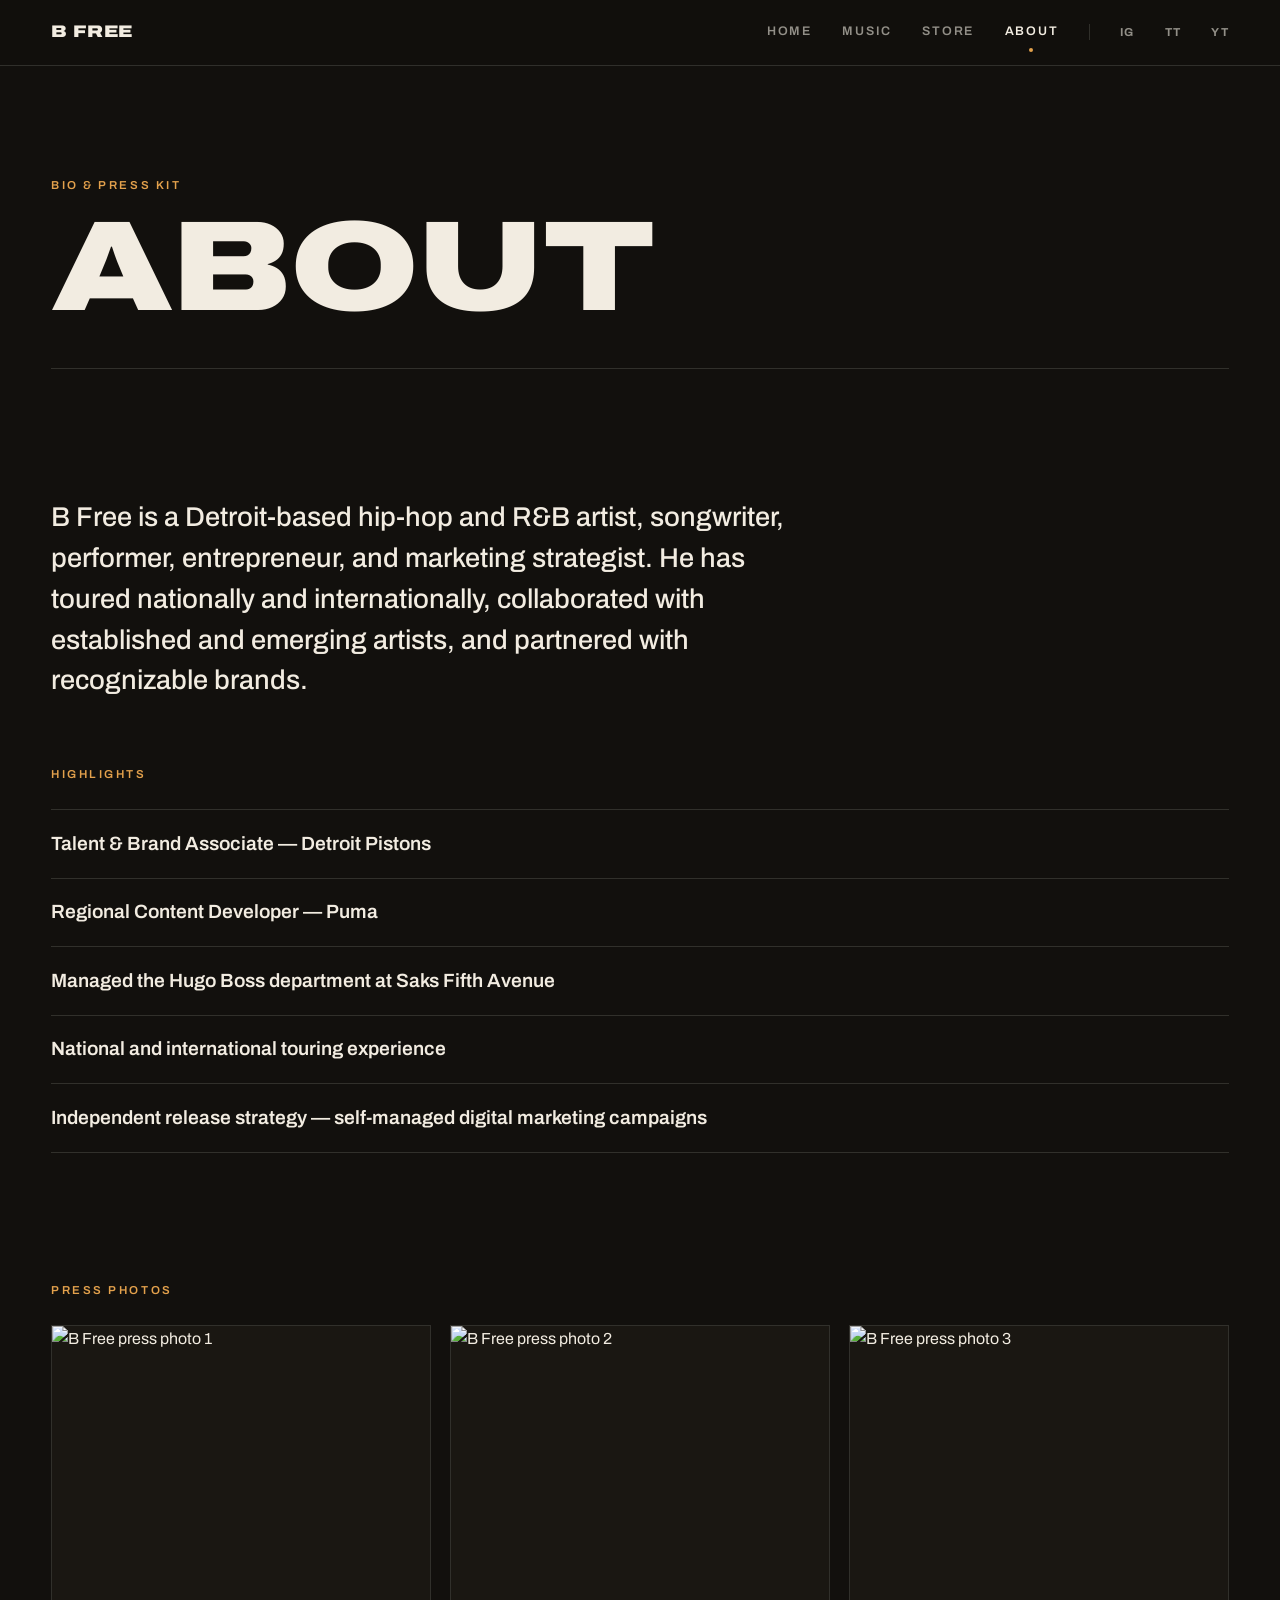
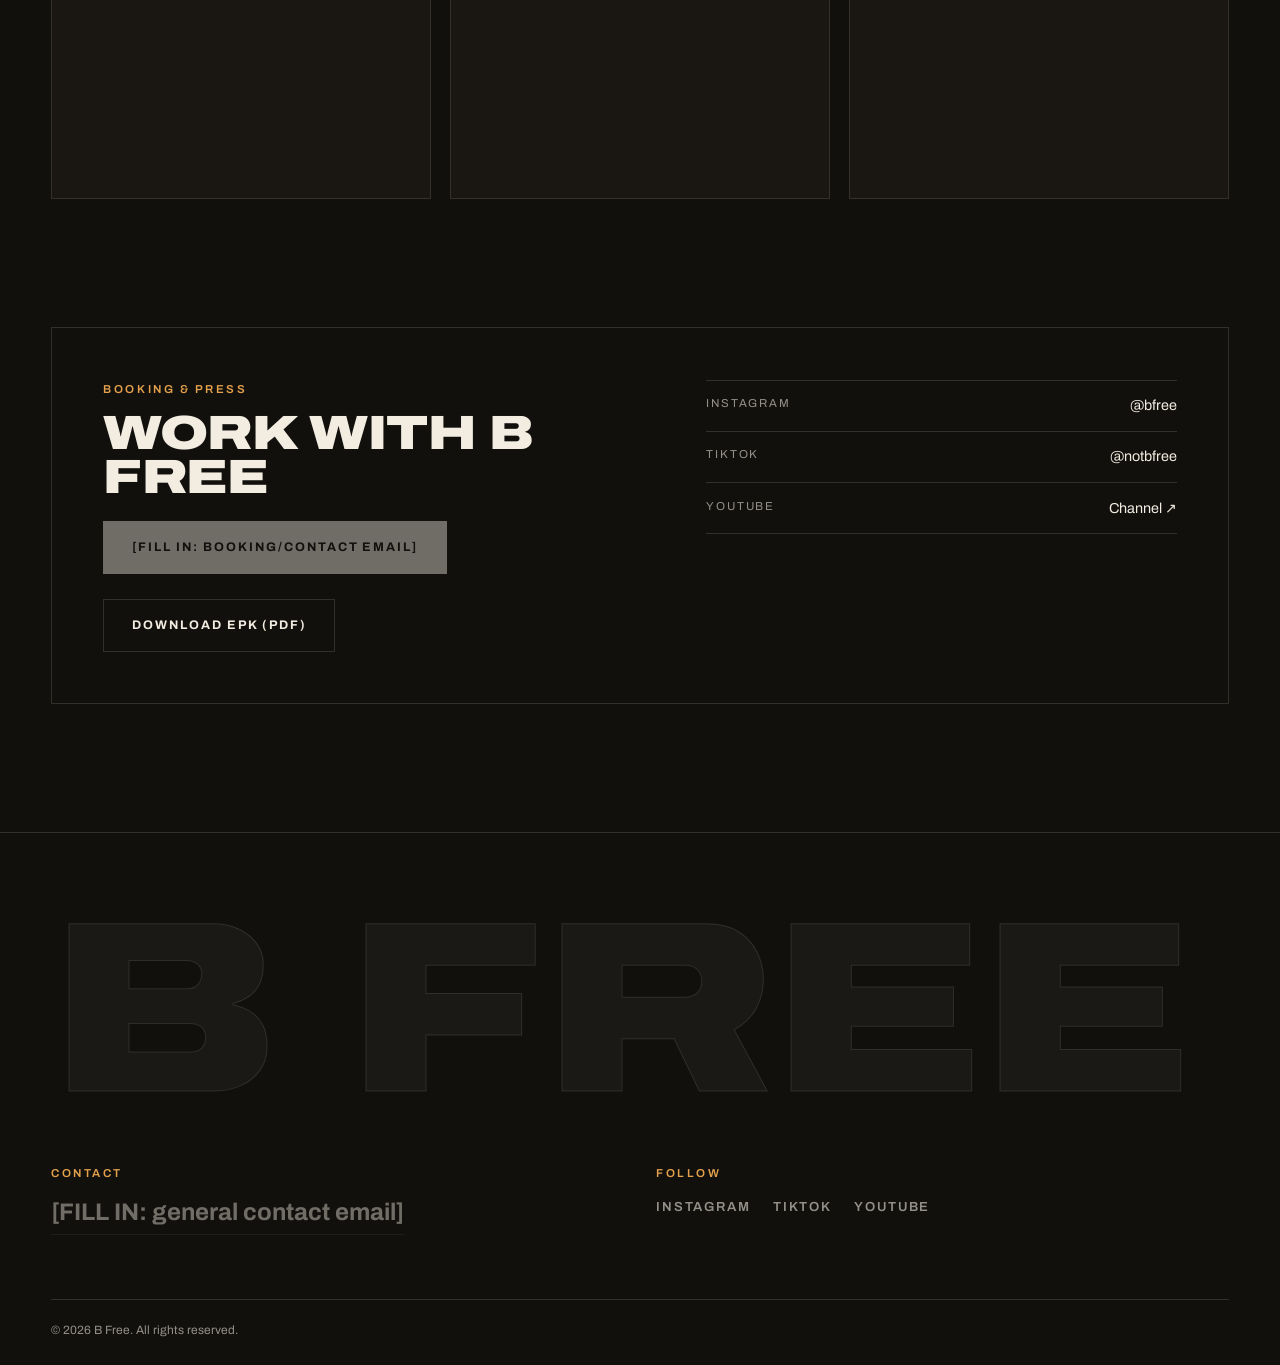
==== about.html @ c122b1c2 "Add files via upload" ====
<!DOCTYPE html>
<html lang="en">
<head>
  <meta charset="utf-8">
  <meta name="viewport" content="width=device-width, initial-scale=1">
  <!-- Page title shown in the browser tab. Safe to edit. -->
  <title>About — B Free</title>
  <meta name="description" content="About B Free. Bio, career highlights, press photos, and booking contact.">
  <link rel="icon" href="assets/favicon.svg" type="image/svg+xml">
  <link rel="preconnect" href="https://fonts.googleapis.com">
  <link rel="preconnect" href="https://fonts.gstatic.com" crossorigin>
  <link href="https://fonts.googleapis.com/css2?family=Archivo:wdth,wght@62..125,100..900&display=swap" rel="stylesheet">
  <link rel="stylesheet" href="style.css">
</head>
<body data-page="about">

  <a class="skip-link" href="#main">Skip to content</a>

  <!-- Nav is built automatically from SITE_CONTENT.nav in script.js -->
  <header class="site-header" id="site-header"></header>

  <main id="main" class="page">

    <header class="page-head reveal">
      <p class="eyebrow">Bio &amp; press kit</p>
      <h1 class="display page-title">About</h1>
    </header>

    <!-- Bio text comes from SITE_CONTENT.about.bio in script.js -->
    <section class="about-bio reveal">
      <p id="about-bio"></p>
    </section>

    <!-- Career highlights come from SITE_CONTENT.about.highlights -->
    <section class="about-section reveal">
      <p class="eyebrow">Highlights</p>
      <ul class="highlight-list" id="highlights"></ul>
    </section>

    <!-- ================================================================
         PRESS PHOTOS
         Drop your photos into /assets named press-1.jpg, press-2.jpg,
         press-3.jpg. Portrait orientation looks best here. To show more
         than three, add lines to SITE_CONTENT.about.pressPhotos.
         ================================================================ -->
    <section class="about-section">
      <p class="eyebrow">Press photos</p>
      <div class="press-grid" id="press-grid"></div>
    </section>

    <!-- Booking contact and EPK download.
         Email and handles come from SITE_CONTENT.about.booking.
         The EPK button points at assets/b-free-epk.pdf. Drop your PDF
         into /assets with that exact name and the button just works. -->
    <section class="about-section reveal">
      <div class="booking-block">
        <div>
          <p class="eyebrow">Booking &amp; press</p>
          <h2 class="display booking-title">Work with B Free</h2>
          <div id="booking-email"></div>
          <p class="epk-row">
            <a class="btn btn-ghost" id="epk-button" href="assets/b-free-epk.pdf" download>Download EPK (PDF)</a>
          </p>
        </div>
        <div>
          <ul class="handle-list" id="booking-handles"></ul>
        </div>
      </div>
    </section>

  </main>

  <!-- Footer is built automatically from SITE_CONTENT.footer in script.js -->
  <footer class="site-footer" id="site-footer"></footer>

  <script src="script.js"></script>
</body>
</html>
---- style.css ----
/* ==========================================================================
   B FREE — SITE STYLES
   ==========================================================================
   You should not need to edit this file. All text and links live in
   script.js. If you do want to tweak the look, the colors live in the
   :root block right below, and everything else is labeled by section.
   ========================================================================== */

:root {
  /* Palette: warm near-black, cream type, honey accent */
  --bg: #12100d;
  --bg-elev: #1a1712;
  --text: #f2ece1;
  --dim: rgba(242, 236, 225, 0.58);
  --line: rgba(242, 236, 225, 0.14);
  --accent: #e3a14c;

  --container: min(1240px, 92vw);
  --section: clamp(4.5rem, 10vw, 8.5rem);

  --font: "Archivo", "Helvetica Neue", Arial, sans-serif;
  --ease: cubic-bezier(0.22, 0.61, 0.21, 1);
}

/* ---------- base ---------- */

* { box-sizing: border-box; margin: 0; padding: 0; }

html { scroll-behavior: smooth; }

body {
  background: var(--bg);
  color: var(--text);
  font-family: var(--font);
  font-size: 1rem;
  line-height: 1.6;
  -webkit-font-smoothing: antialiased;
  overflow-x: hidden;
}

img, video { display: block; max-width: 100%; }

img { background: var(--bg-elev); }

a { color: inherit; text-decoration: none; }

::selection { background: var(--accent); color: var(--bg); }

:focus-visible {
  outline: 2px solid var(--accent);
  outline-offset: 3px;
}

.container { width: var(--container); margin-inline: auto; }

.skip-link {
  position: absolute;
  left: 1rem;
  top: -3rem;
  z-index: 100;
  background: var(--text);
  color: var(--bg);
  padding: 0.6rem 1rem;
  font-size: 0.8rem;
  transition: top 0.2s;
}
.skip-link:focus { top: 1rem; }

/* ---------- type utilities ---------- */

.eyebrow {
  font-size: 0.72rem;
  font-weight: 600;
  letter-spacing: 0.22em;
  text-transform: uppercase;
  color: var(--accent);
}

.display {
  font-weight: 900;
  font-stretch: 125%;
  text-transform: uppercase;
  letter-spacing: -0.01em;
  line-height: 0.92;
}

/* Outline type. The last word of the hero name uses this. */
.hollow {
  color: transparent;
  -webkit-text-stroke: 2px var(--text);
}
@supports not (-webkit-text-stroke: 2px white) {
  .hollow { color: var(--text); }
}

/* Anything still waiting on a [FILL IN] in script.js renders dimmed. */
.is-todo {
  opacity: 0.42;
  cursor: default;
}
a.is-todo, span.is-todo { pointer-events: none; }

/* ---------- buttons ---------- */

.btn {
  display: inline-block;
  padding: 0.95rem 1.7rem;
  font-size: 0.78rem;
  font-weight: 700;
  letter-spacing: 0.16em;
  text-transform: uppercase;
  border: 1px solid transparent;
  transition: background 0.25s var(--ease), color 0.25s var(--ease), border-color 0.25s var(--ease);
}

.btn-primary {
  background: var(--text);
  color: var(--bg);
}
.btn-primary:hover { background: var(--accent); }

.btn-ghost {
  border-color: var(--line);
  color: var(--text);
}
.btn-ghost:hover { border-color: var(--text); }

/* ---------- header / nav ---------- */

.site-header {
  position: fixed;
  inset: 0 0 auto 0;
  z-index: 50;
  transition: background 0.35s var(--ease), border-color 0.35s var(--ease);
  border-bottom: 1px solid transparent;
}

.site-header.scrolled,
.site-header.solid {
  background: rgba(18, 16, 13, 0.82);
  backdrop-filter: blur(14px);
  -webkit-backdrop-filter: blur(14px);
  border-bottom-color: var(--line);
}

.nav-inner {
  width: var(--container);
  margin-inline: auto;
  display: flex;
  align-items: center;
  justify-content: space-between;
  padding-block: 1.15rem;
}

.brand {
  font-weight: 900;
  font-stretch: 125%;
  text-transform: uppercase;
  letter-spacing: 0.02em;
  font-size: 1.05rem;
}

.nav-links {
  display: flex;
  align-items: center;
  gap: 1.9rem;
}

.nav-link {
  position: relative;
  font-size: 0.78rem;
  font-weight: 600;
  letter-spacing: 0.14em;
  text-transform: uppercase;
  color: var(--dim);
  transition: color 0.2s;
  padding-block: 0.25rem;
}
.nav-link:hover { color: var(--text); }

.nav-link.active { color: var(--text); }
.nav-link.active::after {
  content: "";
  position: absolute;
  left: 50%;
  bottom: -0.35rem;
  width: 4px;
  height: 4px;
  border-radius: 50%;
  background: var(--accent);
  transform: translateX(-50%);
}

.nav-sep {
  width: 1px;
  height: 1rem;
  background: var(--line);
}

.nav-social {
  font-size: 0.72rem;
  font-weight: 700;
  letter-spacing: 0.1em;
  color: var(--dim);
  transition: color 0.2s;
}
.nav-social:hover { color: var(--accent); }

/* Hamburger, phones only */
.nav-toggle {
  display: none;
  flex-direction: column;
  gap: 6px;
  background: none;
  border: 0;
  padding: 0.5rem 0;
  cursor: pointer;
  z-index: 60;
}
.nav-toggle span {
  width: 26px;
  height: 2px;
  background: var(--text);
  transition: transform 0.3s var(--ease), opacity 0.3s;
}
.menu-open .nav-toggle span:first-child { transform: translateY(4px) rotate(45deg); }
.menu-open .nav-toggle span:last-child { transform: translateY(-4px) rotate(-45deg); }

.mobile-menu {
  position: fixed;
  inset: 0;
  z-index: 40;
  background: var(--bg);
  display: flex;
  flex-direction: column;
  justify-content: center;
  gap: 3rem;
  padding-inline: 8vw;
  opacity: 0;
  visibility: hidden;
  transition: opacity 0.3s var(--ease), visibility 0.3s;
}
.menu-open .mobile-menu { opacity: 1; visibility: visible; }
.menu-open { overflow: hidden; }

.mobile-links { display: flex; flex-direction: column; gap: 0.6rem; }

.mobile-link {
  font-weight: 900;
  font-stretch: 125%;
  text-transform: uppercase;
  font-size: clamp(2.2rem, 10vw, 3.4rem);
  line-height: 1.15;
  color: var(--dim);
  transition: color 0.2s;
}
.mobile-link:hover, .mobile-link.active { color: var(--text); }

.mobile-socials { display: flex; gap: 1.6rem; }
.mobile-social {
  font-size: 0.8rem;
  font-weight: 600;
  letter-spacing: 0.14em;
  text-transform: uppercase;
  color: var(--dim);
}

/* ---------- hero (home) ---------- */

.hero {
  position: relative;
  min-height: 100svh;
  display: flex;
  align-items: flex-end;
  overflow: hidden;
}

.hero-video {
  position: absolute;
  inset: 0;
  width: 100%;
  height: 100%;
  object-fit: cover;
}

.hero-overlay {
  position: absolute;
  inset: 0;
  background:
    radial-gradient(120% 90% at 20% 80%, rgba(227, 161, 76, 0.10), transparent 55%),
    linear-gradient(180deg, rgba(18, 16, 13, 0.55) 0%, rgba(18, 16, 13, 0.18) 42%, rgba(18, 16, 13, 0.94) 100%);
}

.hero-content {
  position: relative;
  width: var(--container);
  margin-inline: auto;
  padding-block: clamp(5rem, 12vh, 8rem);
}

.hero-eyebrow { margin-bottom: 1.1rem; }

.hero-title {
  font-size: clamp(4rem, 16.5vw, 12.5rem);
}

.hero-subhead {
  margin-top: 1.4rem;
  max-width: 34rem;
  font-size: clamp(1rem, 1.6vw, 1.15rem);
  color: var(--dim);
}

.hero-ctas {
  margin-top: 2.2rem;
  display: flex;
  gap: 0.9rem;
  flex-wrap: wrap;
}

/* Orchestrated load: eyebrow, name, line, buttons rise in sequence */
.hero-eyebrow, .hero-title, .hero-subhead, .hero-ctas {
  opacity: 0;
  transform: translateY(26px);
  animation: rise 0.9s var(--ease) forwards;
}
.hero-title   { animation-delay: 0.12s; }
.hero-subhead { animation-delay: 0.26s; }
.hero-ctas    { animation-delay: 0.4s; }

@keyframes rise {
  to { opacity: 1; transform: none; }
}

/* ---------- marquee strip (home) ---------- */

.marquee {
  display: block;
  border-block: 1px solid var(--line);
  overflow: hidden;
}

.marquee-track {
  display: flex;
  width: max-content;
  animation: marquee 26s linear infinite;
}
.marquee:hover .marquee-track { animation-play-state: paused; }

.marquee-group {
  display: flex;
  align-items: center;
  gap: 2.4rem;
  padding: 1.15rem 1.2rem;
}

.marquee-item {
  font-weight: 900;
  font-stretch: 125%;
  text-transform: uppercase;
  font-size: 1rem;
  letter-spacing: 0.06em;
  white-space: nowrap;
}
.marquee-dot { color: var(--accent); }

.marquee:hover .marquee-item { color: var(--accent); }

@keyframes marquee {
  to { transform: translateX(-50%); }
}

/* ---------- explore panels (home) ---------- */

.explore { padding-block: var(--section) 0; }

.explore-panel {
  display: flex;
  align-items: baseline;
  justify-content: space-between;
  gap: 1rem;
  width: var(--container);
  margin-inline: auto;
  padding-block: clamp(1.6rem, 4vw, 2.6rem);
  border-top: 1px solid var(--line);
}
.explore-panel:last-of-type { border-bottom: 1px solid var(--line); }

.explore-label {
  font-weight: 900;
  font-stretch: 125%;
  text-transform: uppercase;
  font-size: clamp(2.4rem, 7vw, 5rem);
  line-height: 1;
  color: var(--dim);
  transition: color 0.3s var(--ease), transform 0.3s var(--ease);
}

.explore-hint {
  font-size: 0.78rem;
  letter-spacing: 0.14em;
  text-transform: uppercase;
  color: var(--dim);
  transition: color 0.3s;
  white-space: nowrap;
}

.explore-panel:hover .explore-label {
  color: var(--text);
  transform: translateX(0.4rem);
}
.explore-panel:hover .explore-hint { color: var(--accent); }

/* ---------- interior page head ---------- */

.page { padding-top: 4.5rem; }

.page-head {
  width: var(--container);
  margin-inline: auto;
  padding-block: clamp(3.5rem, 9vw, 6.5rem) clamp(1.8rem, 4vw, 2.6rem);
  border-bottom: 1px solid var(--line);
}

.page-title {
  font-size: clamp(3.2rem, 11vw, 8rem);
  margin-top: 0.9rem;
}

.page-note {
  margin-top: 1rem;
  max-width: 36rem;
  color: var(--dim);
  font-size: 0.95rem;
}

/* ---------- music page ---------- */

.single {
  width: var(--container);
  margin-inline: auto;
  padding-block: var(--section);
  display: grid;
  grid-template-columns: 1.25fr 1fr;
  gap: clamp(2rem, 5vw, 4.5rem);
  align-items: start;
}

.video-frame {
  width: 100%;
  aspect-ratio: 16 / 9;
  object-fit: cover;
  background: var(--bg-elev);
  border: 1px solid var(--line);
}

.single-title {
  font-size: clamp(2.6rem, 6vw, 4.6rem);
  margin-top: 0.9rem;
}

.single-blurb {
  margin-top: 1.2rem;
  color: var(--dim);
}

.stream-list {
  list-style: none;
  margin-top: 2.2rem;
}
.stream-list li { border-top: 1px solid var(--line); }
.stream-list li:last-child { border-bottom: 1px solid var(--line); }

.stream-link {
  display: flex;
  align-items: center;
  justify-content: space-between;
  padding-block: 1.05rem;
  font-size: 0.85rem;
  font-weight: 700;
  letter-spacing: 0.14em;
  text-transform: uppercase;
  transition: color 0.2s, padding-left 0.25s var(--ease);
}
a.stream-link:hover {
  color: var(--accent);
  padding-left: 0.5rem;
}
.stream-arrow { color: var(--accent); }
.stream-note {
  font-size: 0.68rem;
  letter-spacing: 0.08em;
  color: var(--dim);
  text-transform: none;
}

.embed-section {
  width: var(--container);
  margin-inline: auto;
  padding-bottom: var(--section);
}

.embed-placeholder {
  margin-top: 1.4rem;
  border: 1px dashed var(--line);
  padding: clamp(2.2rem, 6vw, 4rem);
  text-align: center;
  color: var(--dim);
  font-size: 0.92rem;
}
.embed-placeholder strong { color: var(--text); }

/* ---------- store page ---------- */

.store-grid {
  width: var(--container);
  margin-inline: auto;
  padding-block: var(--section);
  display: grid;
  grid-template-columns: repeat(auto-fill, minmax(270px, 1fr));
  gap: 3rem 1.6rem;
}

.product-media {
  display: block;
  aspect-ratio: 4 / 5;
  overflow: hidden;
  border: 1px solid var(--line);
}
.product-media img {
  width: 100%;
  height: 100%;
  object-fit: cover;
  transition: transform 0.6s var(--ease);
}
a.product-media:hover img { transform: scale(1.04); }

.product-row {
  display: flex;
  justify-content: space-between;
  align-items: baseline;
  gap: 1rem;
  margin-top: 1rem;
}

.product-name {
  font-size: 0.95rem;
  font-weight: 700;
  letter-spacing: 0.02em;
}

.product-price {
  font-size: 0.9rem;
  color: var(--dim);
  white-space: nowrap;
}

.product-buy {
  display: inline-block;
  margin-top: 0.55rem;
  font-size: 0.75rem;
  font-weight: 700;
  letter-spacing: 0.16em;
  text-transform: uppercase;
  border-bottom: 1px solid var(--line);
  padding-bottom: 0.2rem;
  transition: color 0.2s, border-color 0.2s;
}
a.product-buy:hover { color: var(--accent); border-color: var(--accent); }

/* ---------- about page ---------- */

.about-bio {
  width: var(--container);
  margin-inline: auto;
  padding-block: var(--section) clamp(2.5rem, 6vw, 4rem);
}
.about-bio p {
  max-width: 46rem;
  font-size: clamp(1.25rem, 2.4vw, 1.7rem);
  line-height: 1.5;
  font-weight: 500;
}

.about-section {
  width: var(--container);
  margin-inline: auto;
  padding-bottom: var(--section);
}

.highlight-list {
  list-style: none;
  margin-top: 1.6rem;
}
.highlight-list li {
  border-top: 1px solid var(--line);
  padding-block: 1.15rem;
  font-size: clamp(1rem, 1.8vw, 1.2rem);
  font-weight: 600;
}
.highlight-list li:last-child { border-bottom: 1px solid var(--line); }

.press-grid {
  margin-top: 1.6rem;
  display: grid;
  grid-template-columns: repeat(3, 1fr);
  gap: 1.2rem;
}
.press-photo {
  aspect-ratio: 4 / 5;
  overflow: hidden;
  border: 1px solid var(--line);
}
.press-photo img { width: 100%; height: 100%; object-fit: cover; }

.booking-block {
  border: 1px solid var(--line);
  padding: clamp(1.8rem, 5vw, 3.2rem);
  display: grid;
  grid-template-columns: 1.2fr 1fr;
  gap: 2.4rem;
  align-items: start;
}

.booking-title {
  font-size: clamp(1.9rem, 4.5vw, 3rem);
  margin: 0.8rem 0 1.4rem;
}

.handle-list { list-style: none; }
.handle-list li {
  display: flex;
  justify-content: space-between;
  gap: 1rem;
  padding-block: 0.85rem;
  border-top: 1px solid var(--line);
  font-size: 0.9rem;
}
.handle-list li:last-child { border-bottom: 1px solid var(--line); }
.handle-label {
  font-size: 0.72rem;
  letter-spacing: 0.16em;
  text-transform: uppercase;
  color: var(--dim);
}
.handle-list a:hover { color: var(--accent); }

.epk-row { margin-top: 1.6rem; }

/* ---------- footer ---------- */

.site-footer {
  border-top: 1px solid var(--line);
  overflow: hidden;
}

.footer-inner {
  width: var(--container);
  margin-inline: auto;
  padding-block: clamp(3rem, 7vw, 5rem) 1.6rem;
}

.footer-ghost {
  font-weight: 900;
  font-stretch: 125%;
  text-transform: uppercase;
  line-height: 0.8;
  font-size: clamp(4.5rem, 19vw, 16rem);
  color: rgba(242, 236, 225, 0.045);
  -webkit-text-stroke: 1px rgba(242, 236, 225, 0.12);
  white-space: nowrap;
  user-select: none;
}

.footer-grid {
  display: grid;
  grid-template-columns: 1fr 1fr;
  gap: 2rem;
  margin-top: clamp(2rem, 5vw, 3.5rem);
}

.footer-email {
  display: inline-block;
  margin-top: 0.7rem;
  font-size: clamp(1.05rem, 2.4vw, 1.5rem);
  font-weight: 700;
  border-bottom: 1px solid var(--line);
  padding-bottom: 0.15rem;
  transition: color 0.2s, border-color 0.2s;
}
a.footer-email:hover { color: var(--accent); border-color: var(--accent); }

.footer-socials {
  display: flex;
  flex-wrap: wrap;
  gap: 1.4rem;
  margin-top: 0.9rem;
}
.footer-social {
  font-size: 0.82rem;
  font-weight: 600;
  letter-spacing: 0.14em;
  text-transform: uppercase;
  color: var(--dim);
  transition: color 0.2s;
}
.footer-social:hover { color: var(--accent); }

.footer-copy {
  margin-top: clamp(2.5rem, 6vw, 4rem);
  padding-top: 1.3rem;
  border-top: 1px solid var(--line);
  font-size: 0.75rem;
  color: var(--dim);
}

/* ---------- scroll reveals ---------- */

.reveal {
  opacity: 0;
  transform: translateY(26px);
  transition: opacity 0.8s var(--ease), transform 0.8s var(--ease);
}
.reveal.in { opacity: 1; transform: none; }

/* ---------- responsive ---------- */

@media (max-width: 900px) {
  .single { grid-template-columns: 1fr; }
  .booking-block { grid-template-columns: 1fr; }
  .press-grid { grid-template-columns: repeat(2, 1fr); }
  .footer-grid { grid-template-columns: 1fr; }
}

@media (max-width: 760px) {
  .nav-links { display: none; }
  .nav-toggle { display: flex; }
  .press-grid { grid-template-columns: 1fr; }
}

/* ---------- reduced motion ---------- */

@media (prefers-reduced-motion: reduce) {
  html { scroll-behavior: auto; }
  .hero-eyebrow, .hero-title, .hero-subhead, .hero-ctas {
    animation: none;
    opacity: 1;
    transform: none;
  }
  .marquee-track { animation: none; }
  .reveal {
    opacity: 1;
    transform: none;
    transition: none;
  }
  .product-media img, .explore-label { transition: none; }
}
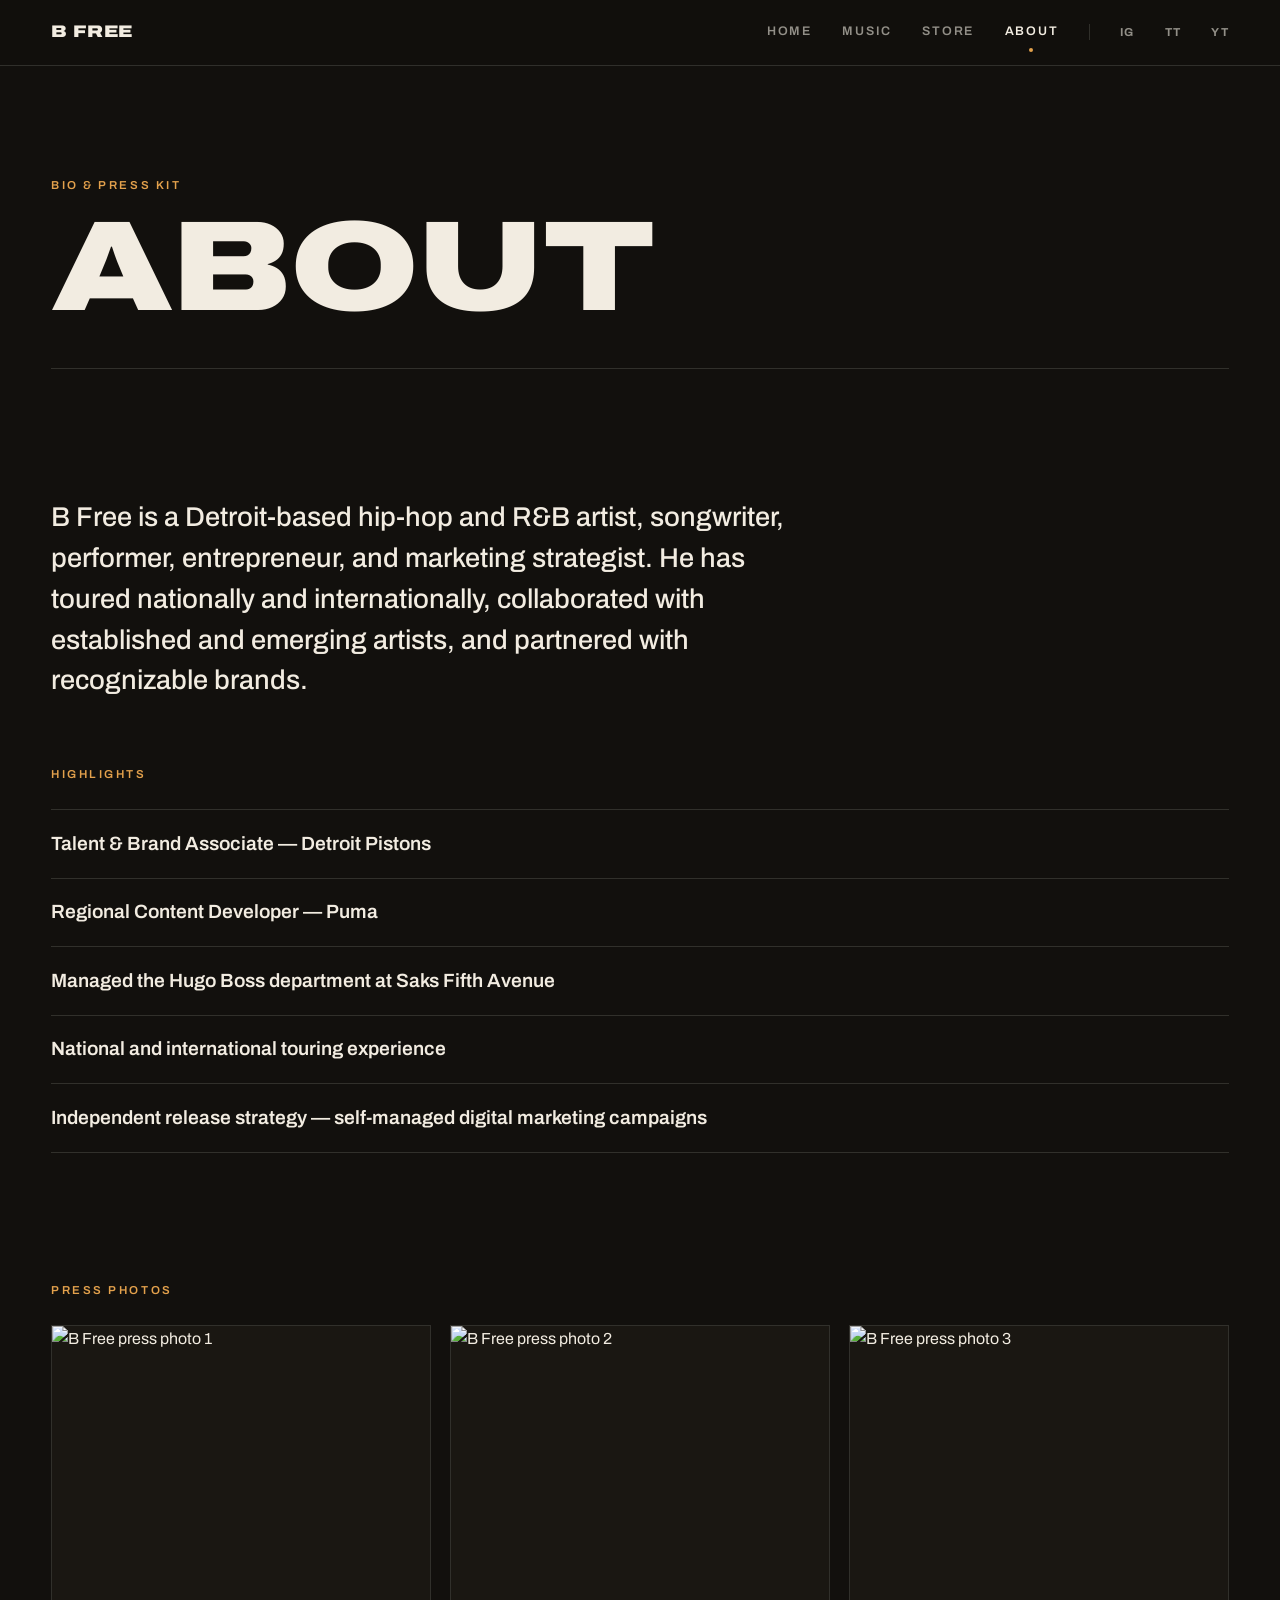
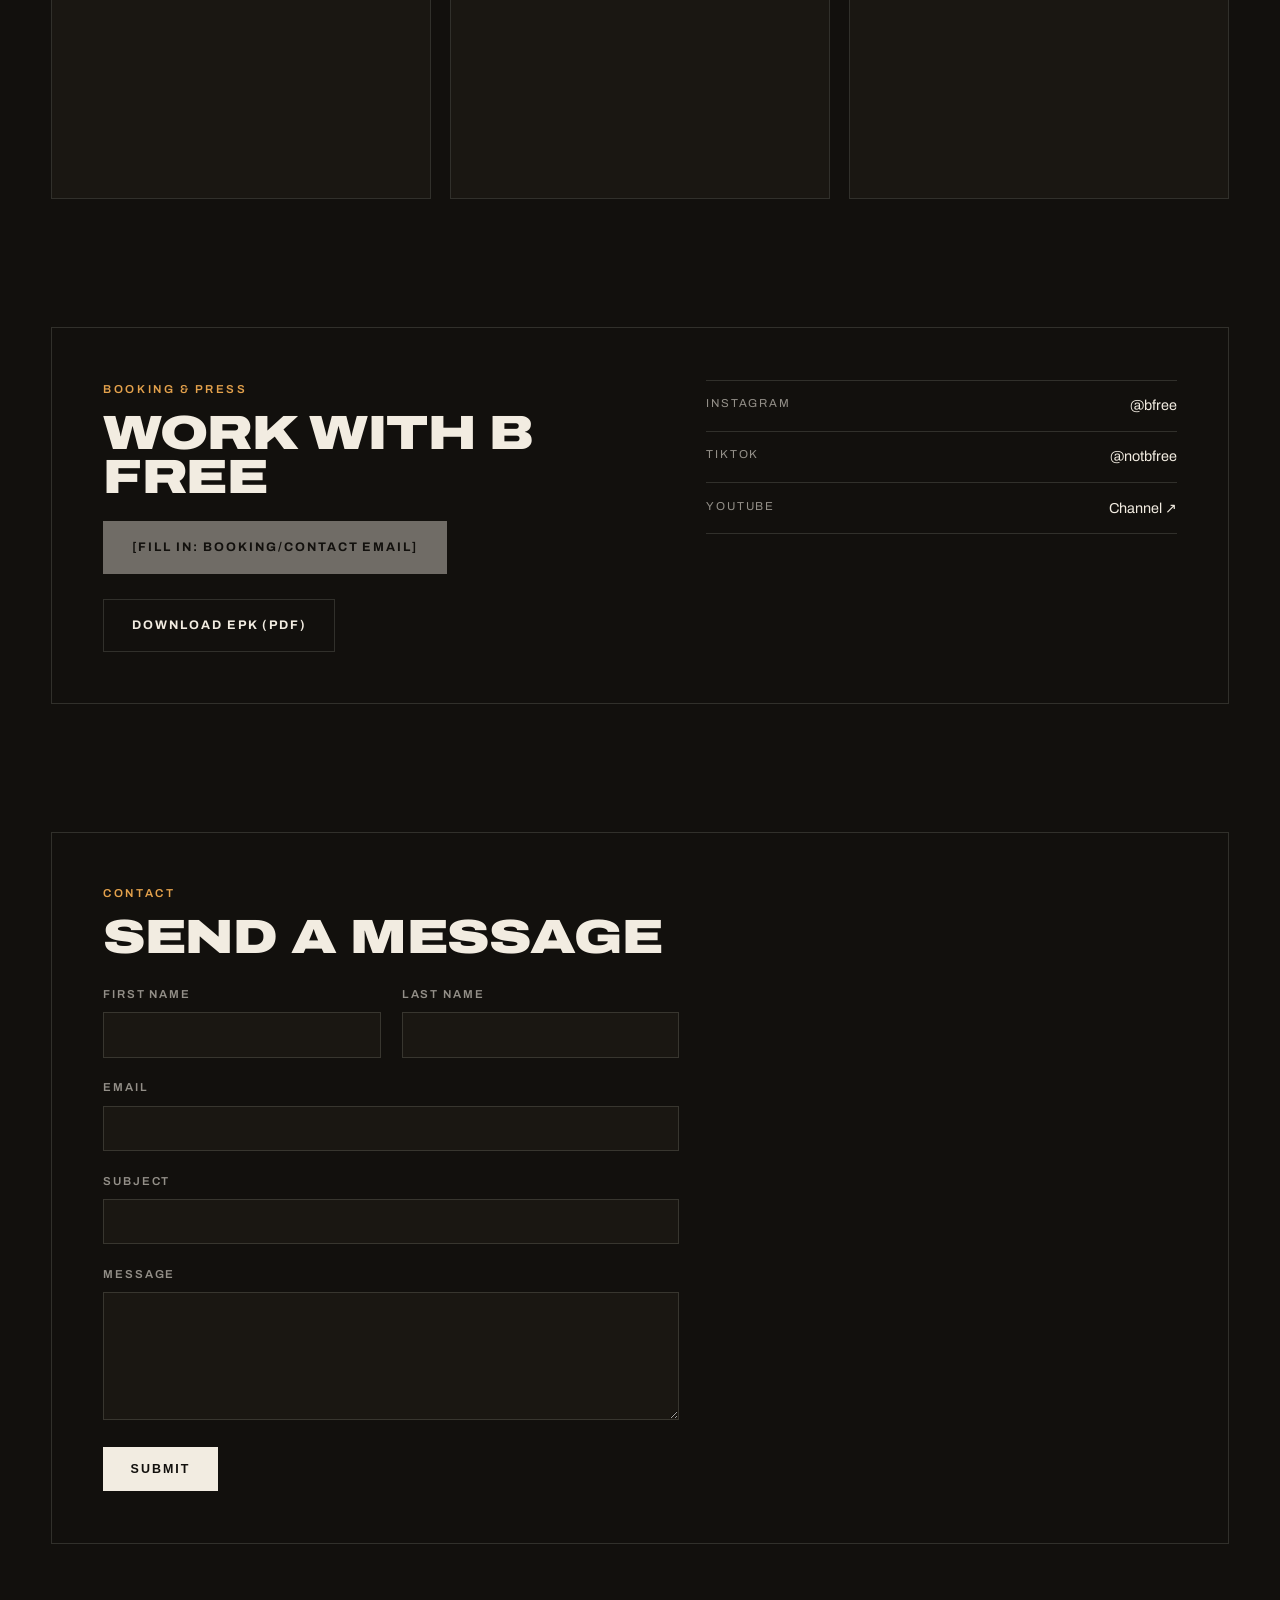
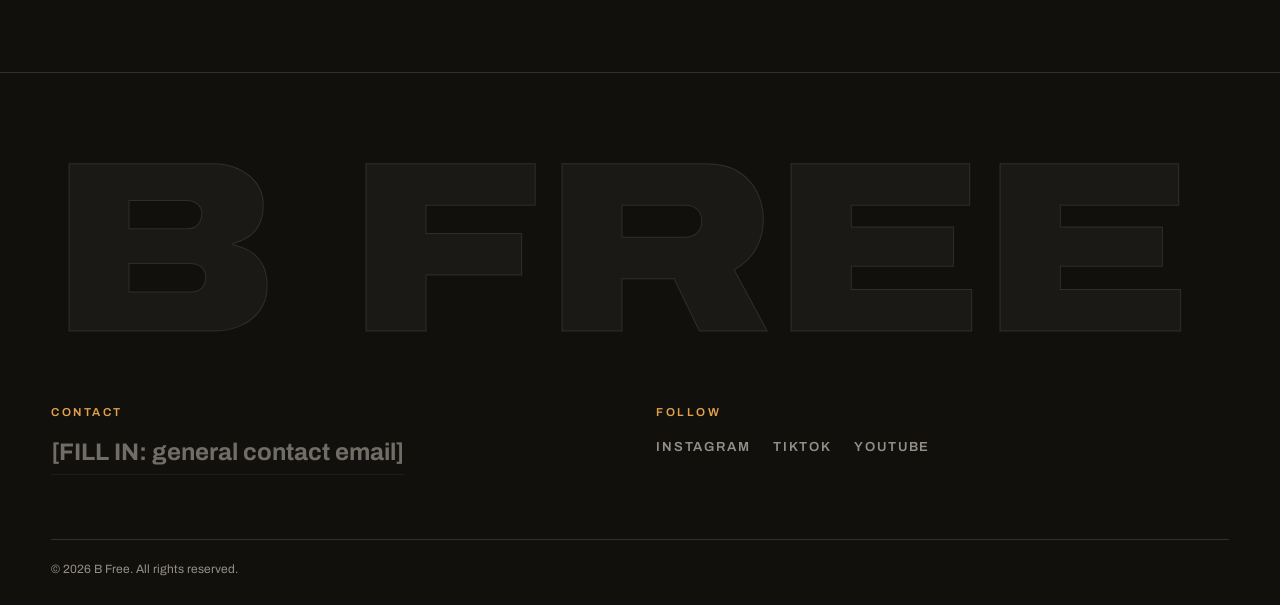
==== commit 89f4f6a5: "Live YouTube hero embed, music cover art, contact form, cleanup - Home hero background now plays the" ====
--- a/about.html
+++ b/about.html
@@ -68,6 +68,56 @@
       </div>
     </section>
 
+    <!-- ================================================================
+         CONTACT FORM
+         Powered by Netlify Forms — no backend code required. Submissions
+         are emailed to business@menace.media (set as the notification
+         address in the Netlify dashboard for this site, under
+         Site configuration > Forms > Form notifications). To change
+         where submissions go, update the notification there — this
+         markup doesn't need to change.
+         ================================================================ -->
+    <section class="about-section reveal">
+      <div class="contact-block">
+        <p class="eyebrow">Contact</p>
+        <h2 class="display contact-title">Send a message</h2>
+        <form name="contact" method="POST" data-netlify="true" netlify-honeypot="bot-field" class="contact-form">
+          <input type="hidden" name="form-name" value="contact">
+          <p hidden>
+            <label>Don't fill this out if you're human: <input name="bot-field"></label>
+          </p>
+
+          <div class="contact-row">
+            <div class="contact-field">
+              <label for="contact-first-name">First Name</label>
+              <input type="text" id="contact-first-name" name="First Name" required>
+            </div>
+            <div class="contact-field">
+              <label for="contact-last-name">Last Name</label>
+              <input type="text" id="contact-last-name" name="Last Name" required>
+            </div>
+          </div>
+
+          <div class="contact-field">
+            <label for="contact-email">Email</label>
+            <input type="email" id="contact-email" name="Email" required>
+          </div>
+
+          <div class="contact-field">
+            <label for="contact-subject">Subject</label>
+            <input type="text" id="contact-subject" name="Subject" required>
+          </div>
+
+          <div class="contact-field">
+            <label for="contact-message">Message</label>
+            <textarea id="contact-message" name="Message" rows="5" required></textarea>
+          </div>
+
+          <button type="submit" class="btn btn-primary contact-submit">Submit</button>
+        </form>
+      </div>
+    </section>
+
   </main>
 
   <!-- Footer is built automatically from SITE_CONTENT.footer in script.js -->
--- a/style.css
+++ b/style.css
@@ -280,7 +280,32 @@
   inset: 0;
   width: 100%;
   height: 100%;
+  overflow: hidden;
+  background: var(--bg-elev);
+}
+
+.hero-video-poster {
+  position: absolute;
+  inset: 0;
+  width: 100%;
+  height: 100%;
   object-fit: cover;
+}
+
+/* The YouTube iframe is oversized and centered so it always covers the
+   hero area edge-to-edge (same trick as object-fit: cover, but iframes
+   don't support that property directly). */
+.hero-video-frame {
+  position: absolute;
+  top: 50%;
+  left: 50%;
+  width: 100vw;
+  height: 56.25vw; /* 16 / 9 */
+  min-height: 100vh;
+  min-width: 177.78vh; /* 16 / 9 */
+  transform: translate(-50%, -50%);
+  pointer-events: none;
+  border: 0;
 }
 
 .hero-overlay {
@@ -452,6 +477,16 @@
   object-fit: cover;
   background: var(--bg-elev);
   border: 1px solid var(--line);
+}
+
+.single-cover {
+  width: 100%;
+  max-width: 220px;
+  aspect-ratio: 1 / 1;
+  object-fit: cover;
+  background: var(--bg-elev);
+  border: 1px solid var(--line);
+  margin-bottom: 1.6rem;
 }
 
 .single-title {
@@ -646,6 +681,72 @@
 .handle-list a:hover { color: var(--accent); }
 
 .epk-row { margin-top: 1.6rem; }
+
+/* ---------- contact form (about) ---------- */
+
+.contact-block {
+  border: 1px solid var(--line);
+  padding: clamp(1.8rem, 5vw, 3.2rem);
+}
+
+.contact-title {
+  font-size: clamp(1.9rem, 4.5vw, 3rem);
+  margin: 0.8rem 0 1.6rem;
+}
+
+.contact-form {
+  display: flex;
+  flex-direction: column;
+  gap: 1.3rem;
+  max-width: 36rem;
+}
+
+.contact-row {
+  display: grid;
+  grid-template-columns: 1fr 1fr;
+  gap: 1.3rem;
+}
+
+.contact-field {
+  display: flex;
+  flex-direction: column;
+  gap: 0.55rem;
+}
+
+.contact-field label {
+  font-size: 0.72rem;
+  font-weight: 600;
+  letter-spacing: 0.16em;
+  text-transform: uppercase;
+  color: var(--dim);
+}
+
+.contact-field input,
+.contact-field textarea {
+  background: var(--bg-elev);
+  border: 1px solid var(--line);
+  color: var(--text);
+  font-family: var(--font);
+  font-size: 0.95rem;
+  padding: 0.85rem 1rem;
+  transition: border-color 0.2s;
+}
+.contact-field input:focus,
+.contact-field textarea:focus {
+  outline: none;
+  border-color: var(--accent);
+}
+.contact-field textarea {
+  resize: vertical;
+  min-height: 8rem;
+}
+
+.contact-submit {
+  align-self: flex-start;
+  border: 0;
+  cursor: pointer;
+  margin-top: 0.4rem;
+}
 
 /* ---------- footer ---------- */
 
@@ -730,6 +831,7 @@
   .booking-block { grid-template-columns: 1fr; }
   .press-grid { grid-template-columns: repeat(2, 1fr); }
   .footer-grid { grid-template-columns: 1fr; }
+  .contact-row { grid-template-columns: 1fr; }
 }
 
 @media (max-width: 760px) {
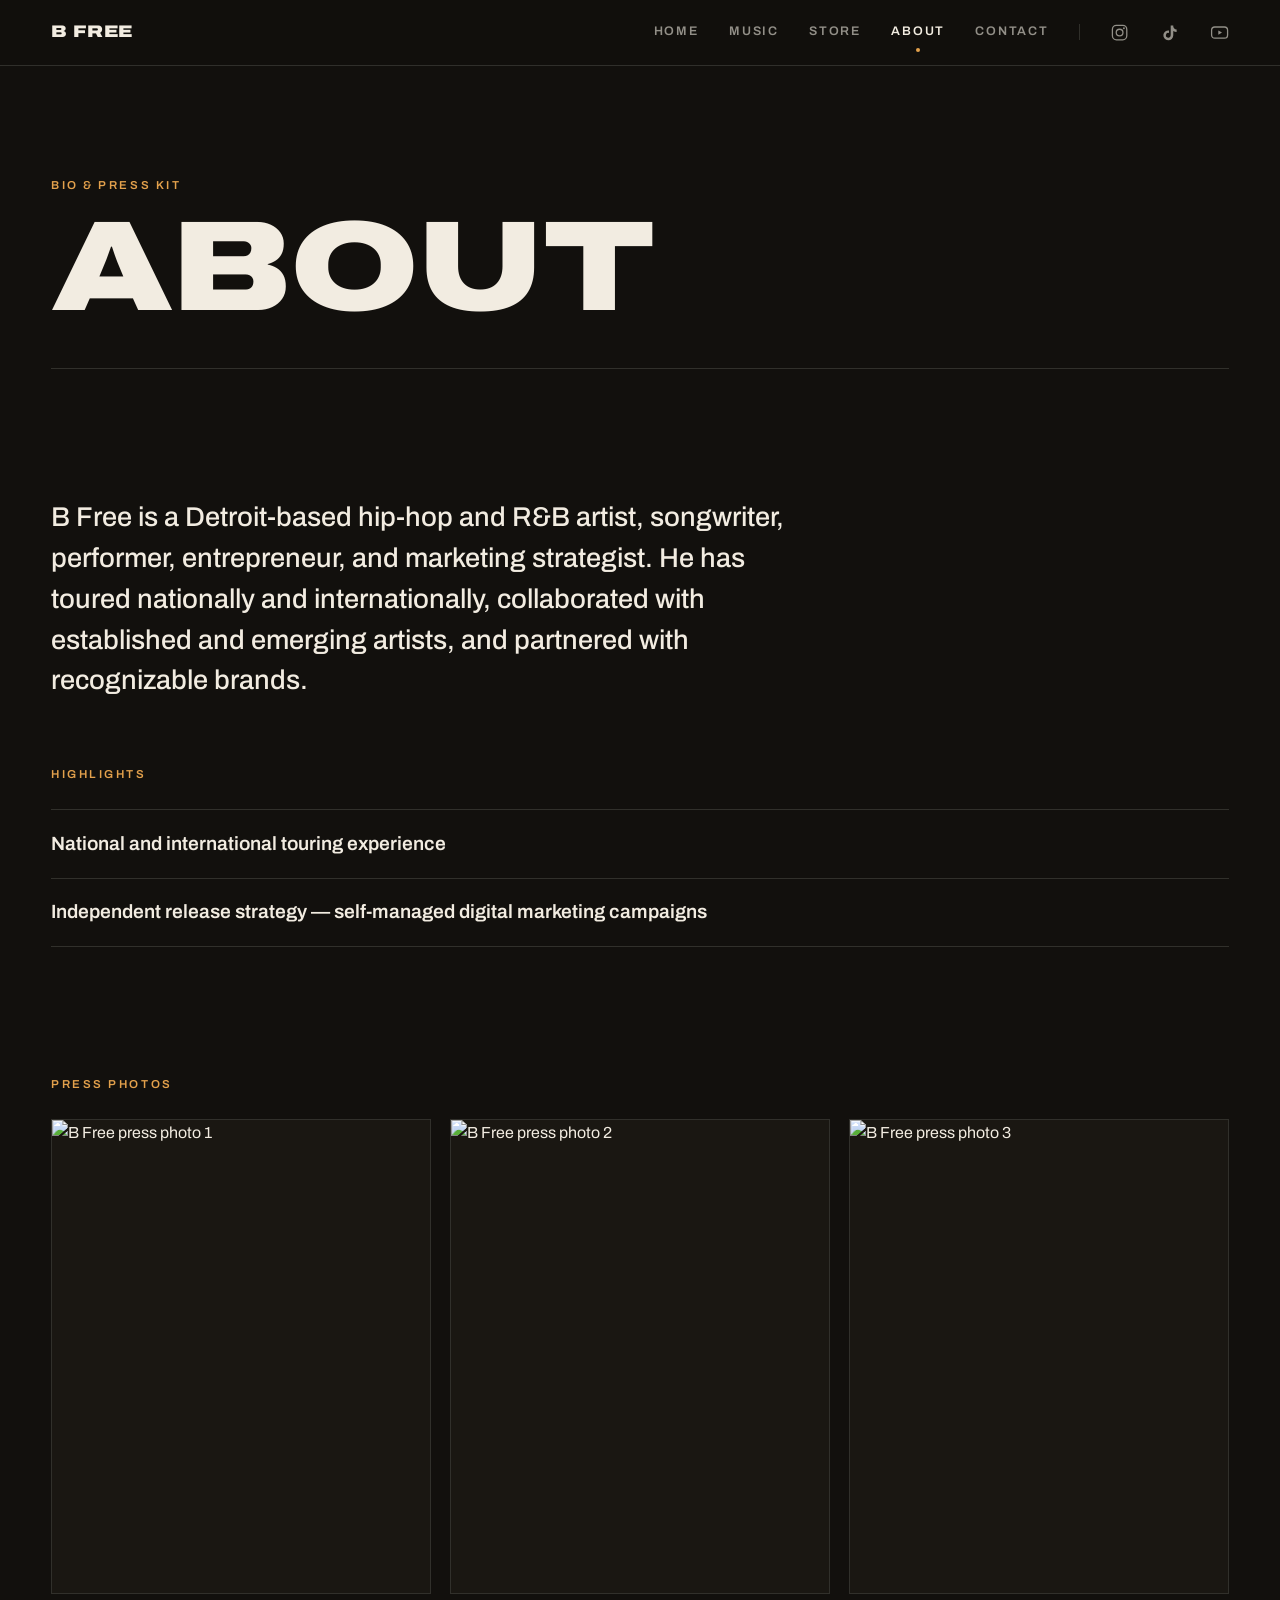
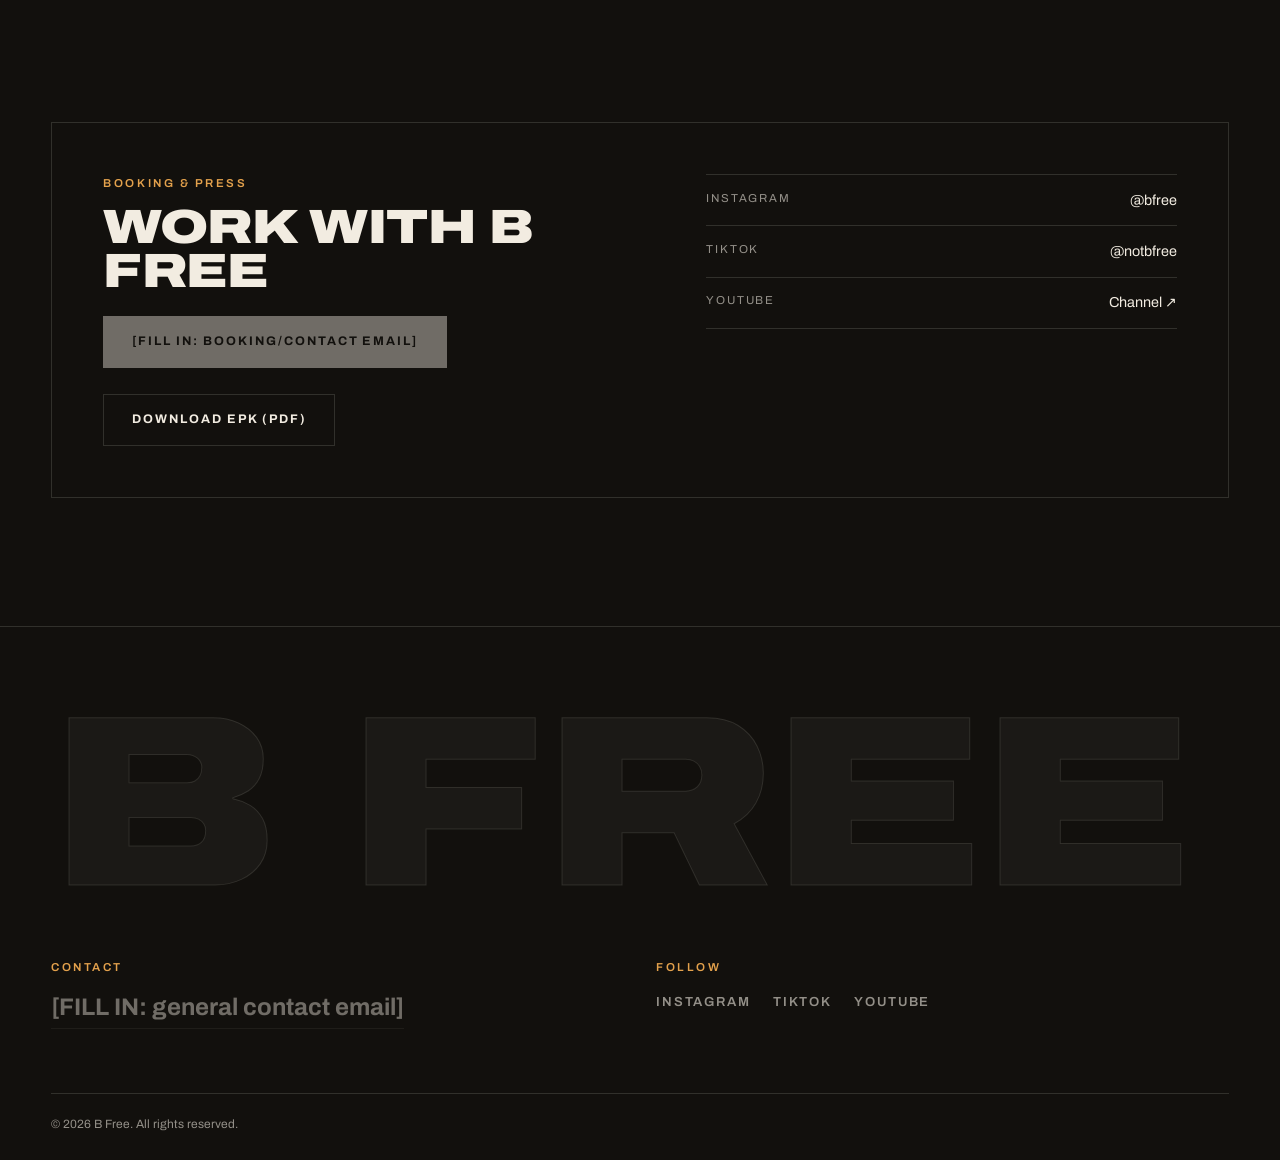
==== commit 8ff6198c: "Discography grid, hero sound toggle, dedicated Contact page, nav icons - Music page always spotlight" ====
--- a/about.html
+++ b/about.html
@@ -68,56 +68,6 @@
       </div>
     </section>
 
-    <!-- ================================================================
-         CONTACT FORM
-         Powered by Netlify Forms — no backend code required. Submissions
-         are emailed to business@menace.media (set as the notification
-         address in the Netlify dashboard for this site, under
-         Site configuration > Forms > Form notifications). To change
-         where submissions go, update the notification there — this
-         markup doesn't need to change.
-         ================================================================ -->
-    <section class="about-section reveal">
-      <div class="contact-block">
-        <p class="eyebrow">Contact</p>
-        <h2 class="display contact-title">Send a message</h2>
-        <form name="contact" method="POST" data-netlify="true" netlify-honeypot="bot-field" class="contact-form">
-          <input type="hidden" name="form-name" value="contact">
-          <p hidden>
-            <label>Don't fill this out if you're human: <input name="bot-field"></label>
-          </p>
-
-          <div class="contact-row">
-            <div class="contact-field">
-              <label for="contact-first-name">First Name</label>
-              <input type="text" id="contact-first-name" name="First Name" required>
-            </div>
-            <div class="contact-field">
-              <label for="contact-last-name">Last Name</label>
-              <input type="text" id="contact-last-name" name="Last Name" required>
-            </div>
-          </div>
-
-          <div class="contact-field">
-            <label for="contact-email">Email</label>
-            <input type="email" id="contact-email" name="Email" required>
-          </div>
-
-          <div class="contact-field">
-            <label for="contact-subject">Subject</label>
-            <input type="text" id="contact-subject" name="Subject" required>
-          </div>
-
-          <div class="contact-field">
-            <label for="contact-message">Message</label>
-            <textarea id="contact-message" name="Message" rows="5" required></textarea>
-          </div>
-
-          <button type="submit" class="btn btn-primary contact-submit">Submit</button>
-        </form>
-      </div>
-    </section>
-
   </main>
 
   <!-- Footer is built automatically from SITE_CONTENT.footer in script.js -->
--- a/style.css
+++ b/style.css
@@ -198,12 +198,15 @@
 }
 
 .nav-social {
-  font-size: 0.72rem;
-  font-weight: 700;
-  letter-spacing: 0.1em;
+  display: inline-flex;
+  align-items: center;
+  justify-content: center;
+  width: 1.2rem;
+  height: 1.2rem;
   color: var(--dim);
   transition: color 0.2s;
 }
+.nav-social svg { width: 100%; height: 100%; display: block; }
 .nav-social:hover { color: var(--accent); }
 
 /* Hamburger, phones only */
@@ -357,6 +360,32 @@
   to { opacity: 1; transform: none; }
 }
 
+/* Mute/unmute button for the hero background video. Sits above the
+   overlay and hero content, bottom-right corner. */
+.hero-sound-toggle {
+  position: absolute;
+  right: clamp(1.2rem, 4vw, 2.5rem);
+  bottom: clamp(1.2rem, 4vw, 2.5rem);
+  z-index: 5;
+  width: 3rem;
+  height: 3rem;
+  border-radius: 50%;
+  border: 1px solid var(--line);
+  background: rgba(18, 16, 13, 0.55);
+  backdrop-filter: blur(6px);
+  -webkit-backdrop-filter: blur(6px);
+  color: var(--text);
+  font-size: 1.15rem;
+  line-height: 1;
+  display: flex;
+  align-items: center;
+  justify-content: center;
+  cursor: pointer;
+  transition: border-color 0.2s, background 0.2s, transform 0.2s;
+}
+.hero-sound-toggle:hover { border-color: var(--accent); transform: scale(1.05); }
+.hero-sound-toggle.is-unmuted { border-color: var(--accent); }
+
 /* ---------- marquee strip (home) ---------- */
 
 .marquee {
@@ -527,6 +556,55 @@
   letter-spacing: 0.08em;
   color: var(--dim);
   text-transform: none;
+}
+
+.discography {
+  width: var(--container);
+  margin-inline: auto;
+  padding-bottom: var(--section);
+}
+
+.discography-title {
+  font-size: clamp(1.9rem, 4.5vw, 3rem);
+  margin: 0.8rem 0 2rem;
+}
+
+.discography-grid {
+  display: grid;
+  grid-template-columns: repeat(auto-fill, minmax(160px, 1fr));
+  gap: 2rem 1.2rem;
+}
+
+.discography-item { display: block; }
+
+.discography-art {
+  aspect-ratio: 1 / 1;
+  overflow: hidden;
+  border: 1px solid var(--line);
+  background: var(--bg-elev);
+}
+.discography-art img {
+  width: 100%;
+  height: 100%;
+  object-fit: cover;
+  transition: transform 0.4s var(--ease);
+}
+.discography-item:hover .discography-art img { transform: scale(1.08); }
+
+.discography-name {
+  margin-top: 0.75rem;
+  font-size: 0.85rem;
+  font-weight: 700;
+  transition: color 0.2s;
+}
+.discography-item:hover .discography-name { color: var(--accent); }
+
+.discography-meta {
+  margin-top: 0.2rem;
+  font-size: 0.7rem;
+  letter-spacing: 0.08em;
+  text-transform: uppercase;
+  color: var(--dim);
 }
 
 .embed-section {
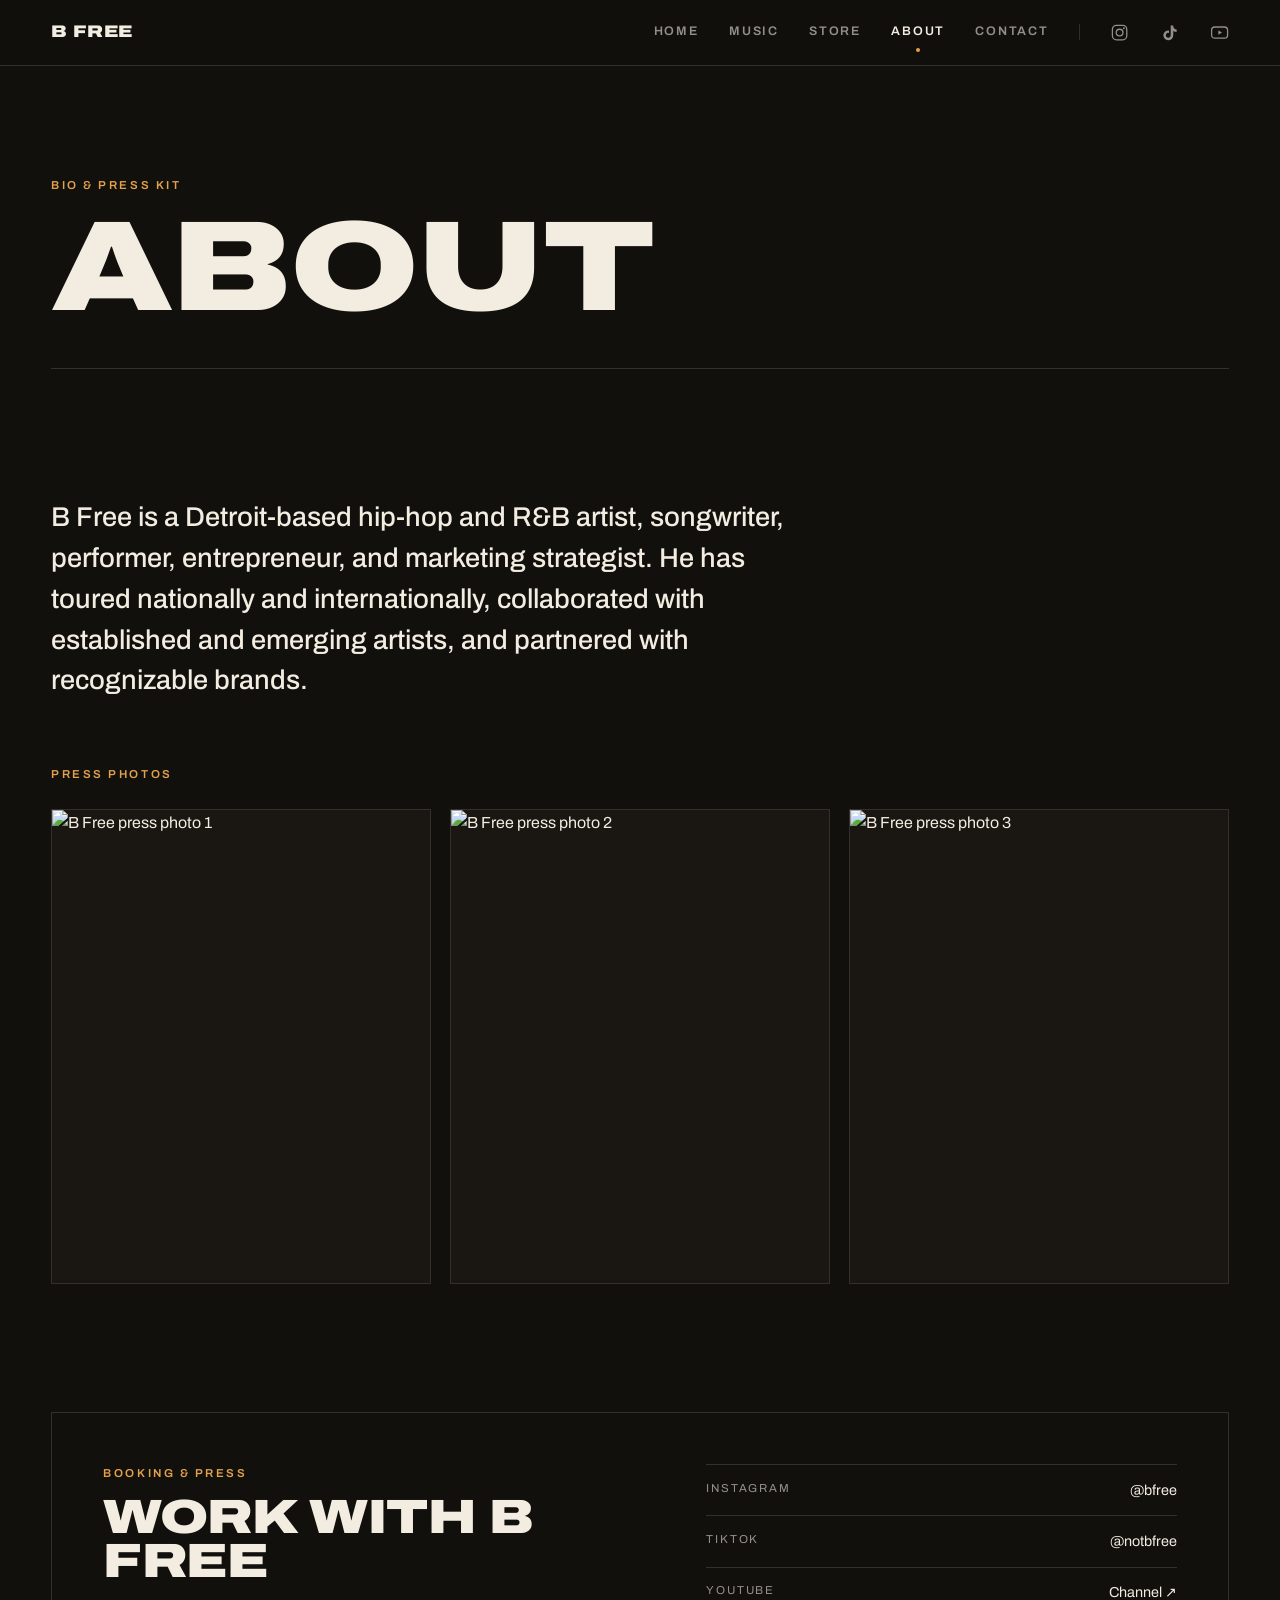
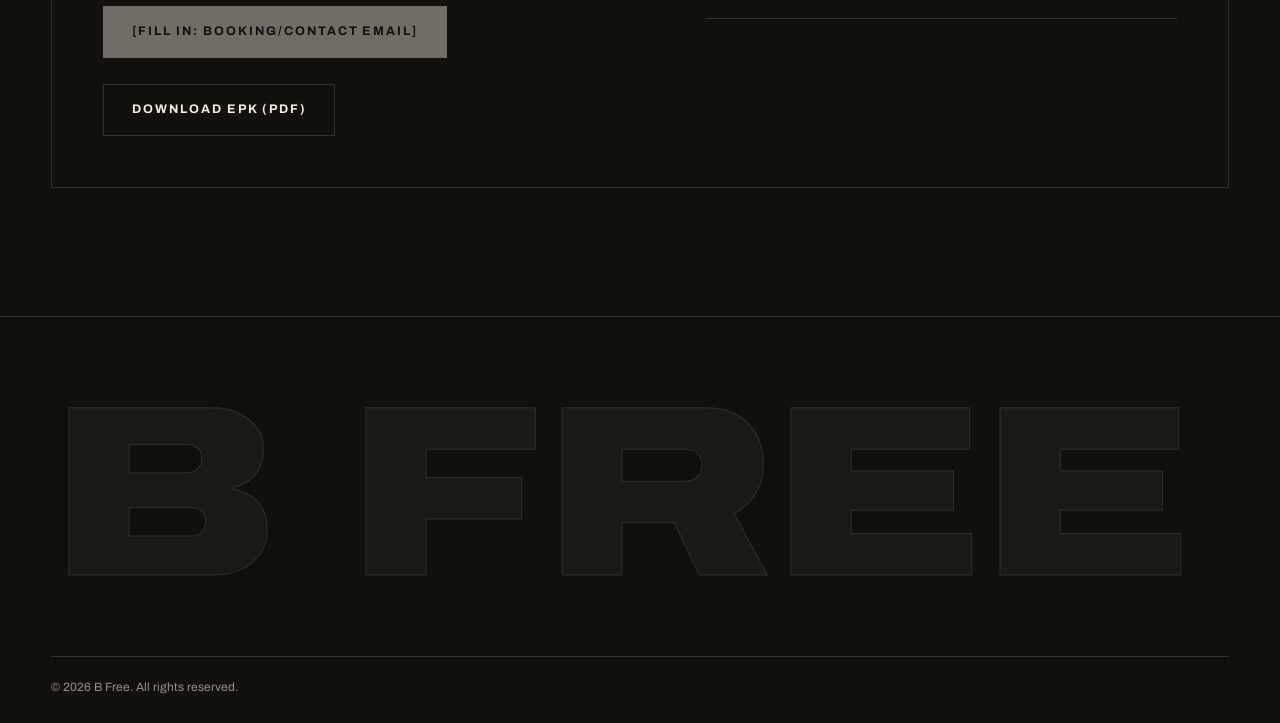
==== commit abb9c310: "Remove Highlights section from About page" ====
--- a/about.html
+++ b/about.html
@@ -5,7 +5,7 @@
   <meta name="viewport" content="width=device-width, initial-scale=1">
   <!-- Page title shown in the browser tab. Safe to edit. -->
   <title>About — B Free</title>
-  <meta name="description" content="About B Free. Bio, career highlights, press photos, and booking contact.">
+  <meta name="description" content="About B Free. Bio, press photos, and booking contact.">
   <link rel="icon" href="assets/favicon.svg" type="image/svg+xml">
   <link rel="preconnect" href="https://fonts.googleapis.com">
   <link rel="preconnect" href="https://fonts.gstatic.com" crossorigin>
@@ -29,12 +29,6 @@
     <!-- Bio text comes from SITE_CONTENT.about.bio in script.js -->
     <section class="about-bio reveal">
       <p id="about-bio"></p>
-    </section>
-
-    <!-- Career highlights come from SITE_CONTENT.about.highlights -->
-    <section class="about-section reveal">
-      <p class="eyebrow">Highlights</p>
-      <ul class="highlight-list" id="highlights"></ul>
     </section>
 
     <!-- ================================================================
--- a/style.css
+++ b/style.css
@@ -853,7 +853,7 @@
 
 .footer-grid {
   display: grid;
-  grid-template-columns: 1fr 1fr;
+  grid-template-columns: 1fr;
   gap: 2rem;
   margin-top: clamp(2rem, 5vw, 3.5rem);
 }
